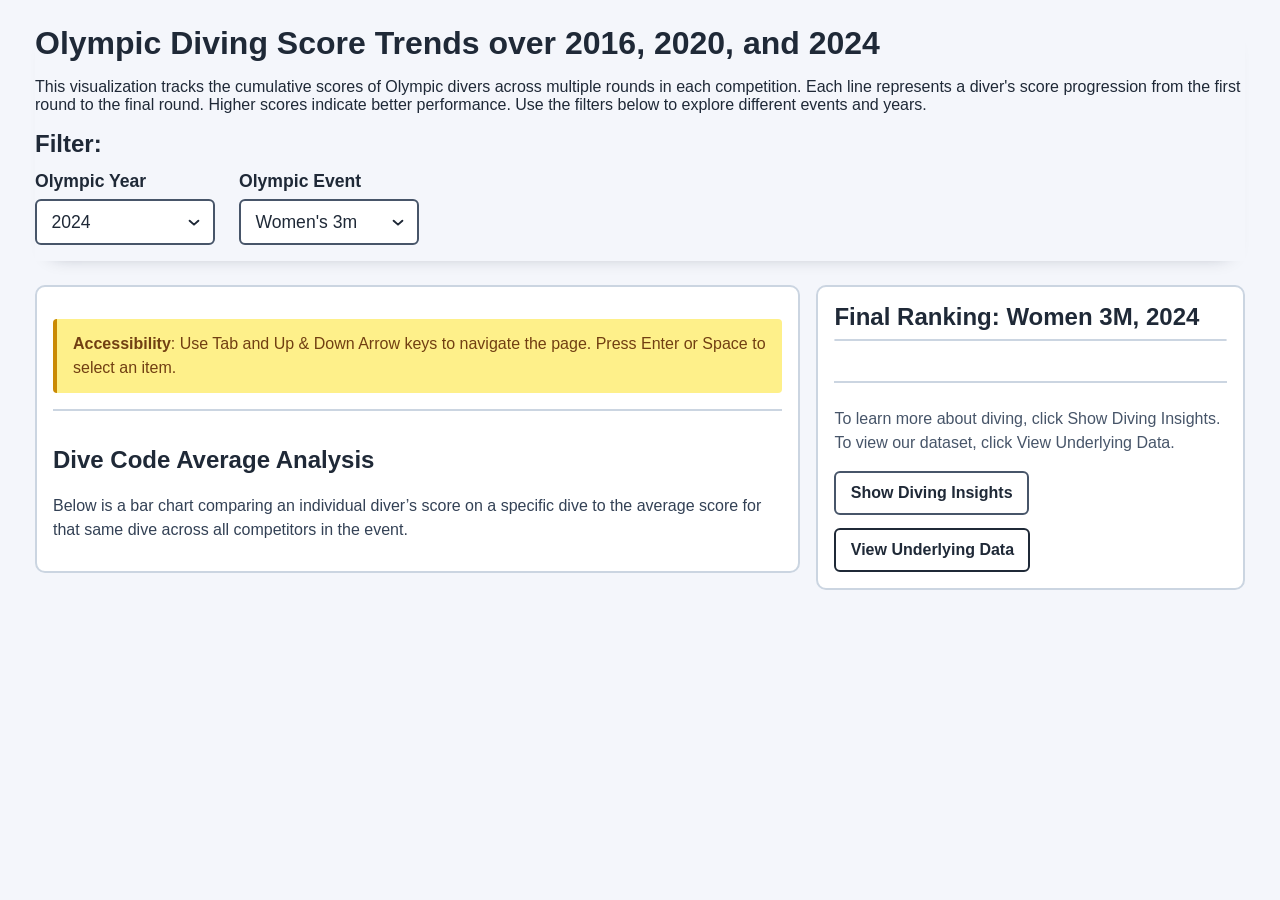
==== index.html @ 182afcdc "Add index, styles, and main" ====
<!DOCTYPE html>
<html lang="en">
  <head>
    <meta charset="UTF-8" />
    <meta name="viewport" content="width=device-width, initial-scale=1.0" />
    <title>Olympic Diving Cumulative Score Progression</title>
    <link rel="stylesheet" href="css/styles.css" />
    <script src="https://d3js.org/d3.v7.min.js"></script>
  </head>
  <body>
    <main class="page">
      <div class="sticky-header">
        <h1>Olympic Diving Score Trends over 2016, 2020, and 2024</h1>

        <section aria-label="Visualization Description" class="intro-section">
          <p>
            This visualization tracks the cumulative scores of Olympic divers across multiple rounds in each competition. 
            Each line represents a diver's score progression from the first round to the final round. Higher scores indicate better performance.
            Use the filters below to explore different events and years.
          </p>
        </section>

        <section class="controls" aria-label="Chart filters">
          <div class="filter-section">
            <h2 class="filter-heading">Filter:</h2>
            <div class="filter-inputs">
              <div class="filter-group">
                <label for="yearFilter">Olympic Year</label>
                <select id="yearFilter" aria-label="Select Olympic year to display">
                  <option value="2016">2016</option>
                  <option value="2020">2020</option>
                  <option value="2024" selected>2024</option>
                </select>
              </div>

              <div class="filter-group">
                <label for="eventFilter">Olympic Event</label>
                <select id="eventFilter" aria-label="Select diving event to display">
                  <option value="women_3m">Women's 3m</option>
                  <option value="men_3m">Men's 3m</option>
                  <option value="women_10m">Women's 10m</option>
                  <option value="men_10m">Men's 10m</option>
                </select>
              </div>
            </div>
          </div>
        </section>

        <section id="helpPanel" class="help-panel" aria-label="How to read this visualization" hidden>
          <h2>Learn More about Diving</h2>
          <p>
            At the Olympics, all dives are scored by a panel of judges. The judges rate the execution of every dive on a scale of 1-10, including half-point margins.

            Individual diving events are scored by a panel of seven judges. Once all seven judges submit their scores for a dive, the highest two scores and lowest two scores are eliminated. The remaining three scores are added together to achieve the execution score, which is multiplied by the dive's degree of difficulty to determine the total score of the dive.

            To learn more about diving refer to the following resources:
            <ul>
              <li><a href="https://www.nbcolympics.com/news/diving-101-olympic-scoring-rules-and-regulations" target="_blank" rel="How Dive Scoring Works">How is diving scored?</a></li>
              <li><a href="https://www.nbcolympics.com/news/diving-101-types-dives" target="_blank" rel="How Dive Scoring Works">What are the different types of Dives?</a></li>
      
          </p>
        </section>
      </div>

      <section class="viz-layout">
        <article class="chart-card">
          <div id="chart" role="region" aria-label="Main performance chart"></div>
          <section class="chart-guide">
            <p class="chart-guide-text"><strong>Accessibility</strong>: Use Tab and Up & Down Arrow keys to navigate the page. Press Enter or Space to select an item.</p>
          </section>
          <section class="mini-chart-wrap" role="region" aria-label="Dive analysis">
            <h2>Dive Code Average Analysis</h2>
            <p class="table-help">Below is a bar chart comparing an individual diver’s score on a specific dive to the average score for that same dive across all competitors in the event.</p>
            <div id="diveCompare"></div>
          </section>
        </article>
        <article class="table-card">
          <h2 id="finalRankingsTitle">Final Ranking: Women 3M, 2024</h2>
          <div id="rankTable"></div>
          
          <section class="action-buttons-section">
            <p class="action-buttons-description">To learn more about diving, click Show Diving Insights. To view our dataset, click View Underlying Data.</p>
            <div class="action-buttons">
              <button id="helpToggle" class="help-toggle" type="button" aria-expanded="false" aria-controls="helpPanel">
                Show Diving Insights
              </button>
              <a href="#" id="viewDataLink" onclick="openDataModal(event)" class="data-link">View Underlying Data</a>
            </div>
          </section>
        </article>
      </section>
    </main>

    <div id="tooltip" class="tooltip hidden" role="status" aria-live="polite" aria-atomic="true"></div>

    <!-- Data Table Modal -->
    <div id="dataModal" class="data-table-modal" role="dialog" aria-modal="true" aria-labelledby="modalTitle">
      <div class="modal-content">
        <button class="modal-close" onclick="closeDataModal()" aria-label="Close data table">×</button>
        <h2 id="modalTitle">Underlying Data</h2>
        <p>Below is a table of the data used in this visualization. Data is organized by athlete, including their scores for each dive round. This table updates dynamically based on the selected filters.</p>
        <div id="modalDataTable"></div>
      </div>
    </div>

    <script src="js/main.js"></script>
  </body>
</html>
---- css/styles.css ----
* {
  box-sizing: border-box;
}

.sr-only {
  position: absolute;
  left: -10000px;
  top: auto;
  width: 1px;
  height: 1px;
  overflow: hidden;
}

body {
  margin: 0;
  font-family: Arial, sans-serif;
  background: #f4f6fb;
  color: #1f2937;
  font-size: 16px;
}

.page {
  max-width: 1250px;
  margin: 0 auto;
  padding: 1.25rem;
}

.sticky-header {
  position: sticky;
  top: 0;
  z-index: 20;
  background: #f4f6fb;
  padding: 0.25rem 0 1rem;
  margin-bottom: 1.5rem;
  box-shadow: 0 10px 18px -18px rgba(15, 23, 42, 0.45);
}

h1 {
  margin: 0 0 1rem;
  font-size: 2rem;
  font-weight: 700;
  line-height: 1.2;
}

h2 {
  font-size: 1.5rem;
  font-weight: 700;
}

h3 {
  font-size: 1.25rem;
  font-weight: 700;
}

.controls {
  display: flex;
  flex-direction: column;
  gap: 1.5rem;
  margin-bottom: 0;
}

.filter-section {
  display: flex;
  flex-direction: column;
  gap: 0.8rem;
}

.filter-heading {
  margin: 0;
  font-size: 1.5rem;
  font-weight: 700;
  color: #1f2937;
}

.filter-description {
  margin: 0;
  font-size: 1rem;
  color: #475569;
  line-height: 1.5;
}

.filter-inputs {
  display: flex;
  align-items: flex-end;
  gap: 1.5rem;
  flex-wrap: wrap;
}

.filter-group {
  display: flex;
  flex-direction: column;
  gap: 0.4rem;
}

.help-toggle {
  padding: 0.5rem 0.9rem;
  border: 2px solid #475569;
  border-radius: 6px;
  background: #fff;
  color: #1f2937;
  font-size: 1rem;
  font-weight: 700;
  min-height: 44px;
  cursor: pointer;
}

.help-toggle:focus {
  outline: 3px solid #3b82f6;
  outline-offset: 2px;
}

.help-toggle:hover {
  background: #f8fafc;
}

.action-buttons-section {
  margin-top: 1.5rem;
  padding-top: 1.5rem;
  border-top: 2px solid #cbd5e1;
}

.action-buttons-description {
  margin: 0 0 1rem;
  font-size: 1rem;
  color: #475569;
  line-height: 1.5;
}

.action-buttons {
  display: flex;
  gap: 0.8rem;
  flex-wrap: wrap;
}

.data-link {
  display: inline-flex;
  align-items: center;
  padding: 0.5rem 0.9rem;
  background: #fff;
  color: #1f2937;
  text-decoration: none;
  border-radius: 6px;
  font-weight: 700;
  font-size: 1rem;
  border: 2px solid #1f2937;
  cursor: pointer;
  min-height: 44px;
  line-height: 1.2;
}

.data-link:hover {
  background: #2563eb;
}

.data-link:focus {
  outline: 3px solid #0284c7;
  outline-offset: 2px;
}

.help-panel {
  margin-top: 1rem;
  padding: 1rem;
  background: #ffffff;
  border: 2px solid #cbd5e1;
  border-radius: 10px;
}

.help-panel h2 {
  margin: 0 0 0.75rem;
}

.help-panel p {
  margin: 0 0 0.9rem;
  line-height: 1.6;
}

.help-panel p:last-child {
  margin-bottom: 0;
}

label {
  font-weight: 700;
  font-size: 1.1rem;
}

select {
  padding: 0.7rem 2.2rem 0.7rem 0.9rem;
  border: 2px solid #475569;
  border-radius: 6px;
  background-color: #fff;
  appearance: none;
  -webkit-appearance: none;
  -moz-appearance: none;
  background-image: url("data:image/svg+xml,%3Csvg xmlns='http://www.w3.org/2000/svg' viewBox='0 0 16 16'%3E%3Cpath d='M3 6.5L8 11l5-4.5' fill='none' stroke='%231f2937' stroke-width='2.2' stroke-linecap='round' stroke-linejoin='round'/%3E%3C/svg%3E");
  background-repeat: no-repeat;
  background-position: right 0.75rem center;
  background-size: 14px 14px;
  font-size: 1.1rem;
  min-height: 44px;
  min-width: 180px;
  cursor: pointer;
  color: #1f2937;
}

select:focus {
  outline: 3px solid #3b82f6;
  outline-offset: 2px;
}

.chart-card {
  background: #fff;
  border: 2px solid #cbd5e1;
  border-radius: 10px;
  padding: 1rem;
}

.viz-layout {
  display: grid;
  grid-template-columns: minmax(0, 2.5fr) minmax(400px, 1.4fr);
  gap: 1rem;
  align-items: start;
}

.table-card {
  background: #fff;
  border: 2px solid #cbd5e1;
  border-radius: 10px;
  padding: 1rem;
  display: flex;
  flex-direction: column;
  height: auto;
  min-height: unset;
}

.table-card h2 {
  margin: 0 0 0.5rem;
  font-size: 1.5rem;
}

.table-help {
  margin: 0 0 0.8rem;
  font-size: 1rem;
  color: #334155;
  line-height: 1.5;
}

.table-instructions {
  background: #dbeafe;
  border-left: 4px solid #0284c7;
  padding: 0.8rem 1rem;
  margin: 0 0 1rem;
  font-size: 1rem;
  color: #0c4a6e;
  border-radius: 4px;
  line-height: 1.5;
}

.chart-instructions {
  background: #dcfce7;
  border-left: 4px solid #16a34a;
  padding: 0.8rem 1rem;
  margin: 0 0 1rem;
  font-size: 1rem;
  color: #166534;
  border-radius: 4px;
  line-height: 1.5;
}

.mini-chart-wrap {
  margin-top: 1rem;
  padding-top: 1rem;
  border-top: 2px solid #cbd5e1;
}

.mini-chart-wrap h3 {
  margin: 0 0 0.5rem;
  font-size: 1.25rem;
}

#diveCompare svg {
  width: 100%;
  height: auto;
  display: block;
}

.mini-placeholder {
  margin: 0.5rem 0 0.3rem;
  font-size: 1rem;
  color: #475569;
  padding: 1rem;
  background: #f1f5f9;
  border-radius: 4px;
}

#rankTable {
  width: 100%;
  overflow-y: auto;
  flex: 1;
  margin-bottom: 1rem;
  border: 1px solid #cbd5e1;
  border-radius: 6px;
}

#rankTable table {
  width: 100%;
  border-collapse: collapse;
  font-size: 1rem;
}

#rankTable th,
#rankTable td {
  text-align: left;
  padding: 0.8rem;
  border-bottom: 1px solid #cbd5e1;
  font-weight: 500;
}

#rankTable th {
  background: #f8fafc;
  font-weight: 700;
  color: #1f2937;
  border-bottom: 2px solid #cbd5e1;
}

#rankTable tbody tr {
  cursor: pointer;
  min-height: 44px;
}

#rankTable tbody tr:hover {
  background: #eff6ff;
  border-left: 4px solid #3b82f6;
}

#rankTable tbody tr:focus {
  outline: 3px solid #3b82f6;
  outline-offset: -2px;
  background: #dbeafe;
}

#rankTable tbody tr.active {
  background: #dbeafe;
  border-left: 4px solid #0284c7;
}

#rankTable .rank-name {
  font-weight: 600;
  color: #1f2937;
}

#chart svg {
  width: 100%;
  height: auto;
  display: block;
}

.chart-guide {
  margin: 1rem 0;
  padding: 0.8rem 1rem;
  background: #fef08a;
  border-left: 4px solid #ca8a04;
  border-radius: 4px;
}

.chart-guide-text {
  margin: 0;
  font-size: 1rem;
  color: #713f12;
  line-height: 1.5;
}

.axis-label {
  font-size: 1rem;
  fill: #1f2937;
  font-weight: 700;
}

.line-path {
  fill: none;
  stroke-width: 2.5;
  opacity: 0.9;
  cursor: pointer;
}

.line-path:hover {
  stroke-width: 4;
  opacity: 1;
}

.line-path.active {
  stroke-width: 4;
  opacity: 1;
}

.line-path.faded {
  opacity: 0.2;
  stroke-width: 2.5;
}

.line-dot {
  stroke: #fff;
  stroke-width: 1.5;
  cursor: pointer;
}

.line-dot:focus {
  stroke: #0284c7;
  stroke-width: 3;
}

.tooltip {
  position: fixed;
  z-index: 10;
  pointer-events: none;
  background: #111827;
  color: #f9fafb;
  border-radius: 8px;
  border: 2px solid #374151;
  padding: 0.8rem;
  font-size: 1rem;
  line-height: 1.5;
  max-width: 300px;
  box-shadow: 0 4px 6px rgba(0, 0, 0, 0.1);
}

.tooltip.hidden {
  display: none;
}

#data-link-section {
  display: flex;
  align-items: center;
}

#data-link-section a {
  display: inline-flex;
  align-items: center;
  padding: 0.5rem 0.9rem;
  background: #1d4ed8;
  color: #fff;
  text-decoration: none;
  border-radius: 6px;
  font-weight: 700;
  font-size: 1rem;
  border: 2px solid #1e40af;
  cursor: pointer;
  min-height: 44px;
  line-height: 1.2;
}

#data-link-section a:hover {
  background: #2563eb;
}

#data-link-section a:focus {
  outline: 3px solid #0284c7;
  outline-offset: 2px;
}

.data-table-modal {
  display: none;
  position: fixed;
  z-index: 100;
  left: 0;
  top: 0;
  width: 100%;
  height: 100%;
  overflow: auto;
  background-color: rgba(0, 0, 0, 0.7);
}

.data-table-modal.show {
  display: block;
}

.modal-content {
  background-color: #fff;
  margin: 2rem auto;
  padding: 2rem;
  border: 2px solid #cbd5e1;
  border-radius: 10px;
  width: 90%;
  max-width: 1000px;
  max-height: 80vh;
  overflow-y: auto;
}

.modal-close {
  color: #475569;
  float: right;
  font-size: 2rem;
  font-weight: bold;
  cursor: pointer;
  border: none;
  background: none;
  padding: 0;
  margin: -1rem -1rem 1rem 0;
}

.modal-close:hover {
  color: #1f2937;
}

.data-table-modal table {
  width: 100%;
  border-collapse: collapse;
  font-size: 1rem;
  margin-top: 1rem;
}

.data-table-modal th {
  background: #f8fafc;
  color: #1f2937;
  font-weight: 700;
  padding: 0.8rem;
  text-align: left;
  border: 1px solid #cbd5e1;
}

.data-table-modal td {
  padding: 0.6rem;
  border: 1px solid #cbd5e1;
}

.data-table-modal tr:hover {
  background: #eff6ff;
}

@media (max-width: 1050px) {
  .viz-layout {
    grid-template-columns: 1fr;
  }
  
  .page {
    padding: 1rem;
  }
}

@media (max-width: 600px) {
  h1 {
    font-size: 1.5rem;
  }
  
  .controls {
    flex-direction: column;
    align-items: stretch;
  }
  
  select {
    width: 100%;
  }
  
  #rankTable table {
    font-size: 1rem;
  }
  
  #rankTable th,
  #rankTable td {
    padding: 0.6rem;
  }
}

/* High contrast mode support */
@media (prefers-contrast: more) {
  body {
    color: #000;
  }
  
  select {
    border-width: 3px;
  }
  
  #rankTable tbody tr:hover,
  #rankTable tbody tr.active {
    border-width: 5px;
  }
}
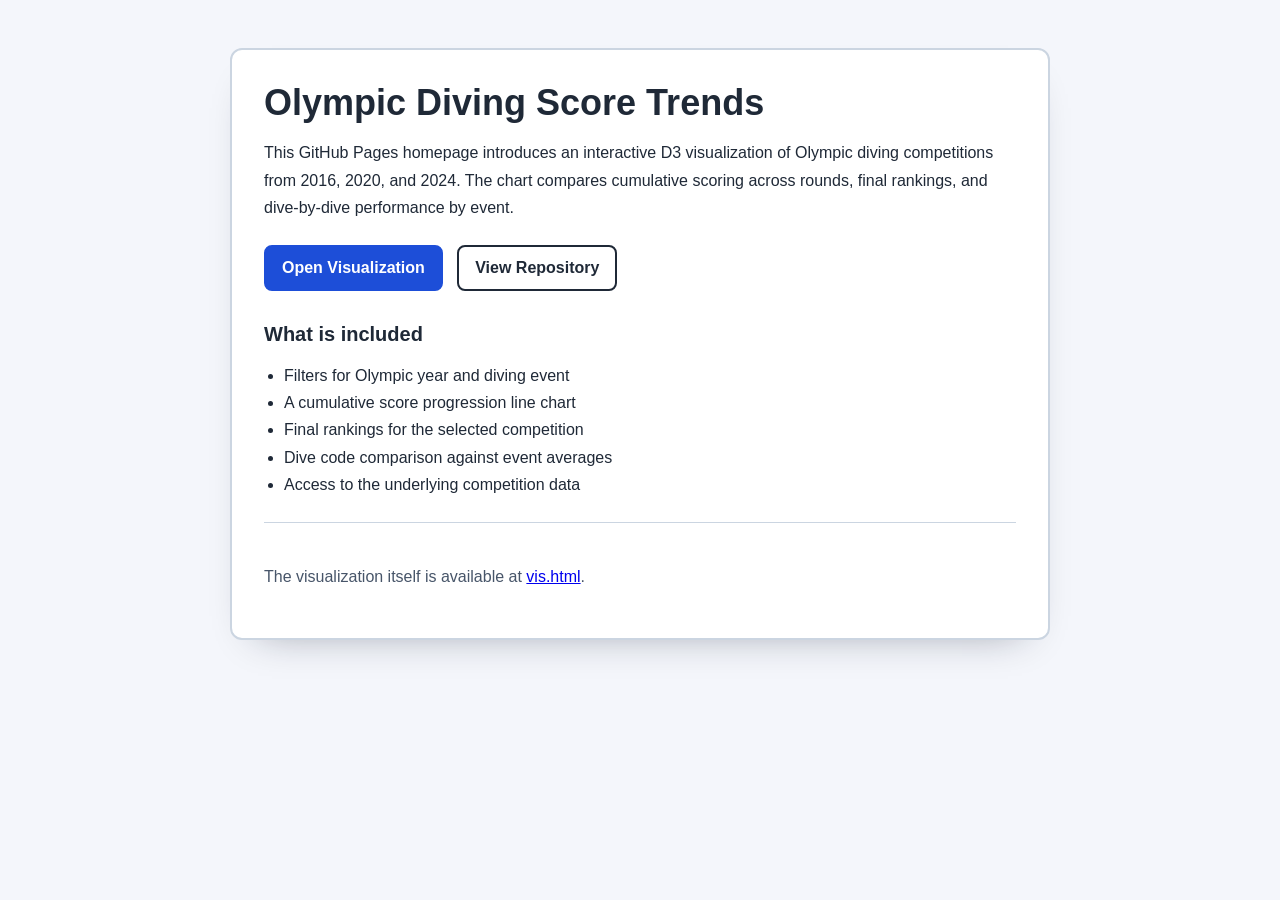
==== commit 1224e8e3: "Add site pages and assets" ====
--- a/index.html
+++ b/index.html
@@ -1,108 +1,124 @@
 <!DOCTYPE html>
 <html lang="en">
-  <head>
-    <meta charset="UTF-8" />
-    <meta name="viewport" content="width=device-width, initial-scale=1.0" />
-    <title>Olympic Diving Cumulative Score Progression</title>
-    <link rel="stylesheet" href="css/styles.css" />
-    <script src="https://d3js.org/d3.v7.min.js"></script>
-  </head>
-  <body>
-    <main class="page">
-      <div class="sticky-header">
-        <h1>Olympic Diving Score Trends over 2016, 2020, and 2024</h1>
+	<head>
+		<meta charset="UTF-8" />
+		<meta name="viewport" content="width=device-width, initial-scale=1.0" />
+		<title>Olympic Diving Score Trends</title>
+		<style>
+			* {
+				box-sizing: border-box;
+			}
 
-        <section aria-label="Visualization Description" class="intro-section">
-          <p>
-            This visualization tracks the cumulative scores of Olympic divers across multiple rounds in each competition. 
-            Each line represents a diver's score progression from the first round to the final round. Higher scores indicate better performance.
-            Use the filters below to explore different events and years.
-          </p>
-        </section>
+			body {
+				margin: 0;
+				font-family: Arial, sans-serif;
+				background: #f4f6fb;
+				color: #1f2937;
+			}
 
-        <section class="controls" aria-label="Chart filters">
-          <div class="filter-section">
-            <h2 class="filter-heading">Filter:</h2>
-            <div class="filter-inputs">
-              <div class="filter-group">
-                <label for="yearFilter">Olympic Year</label>
-                <select id="yearFilter" aria-label="Select Olympic year to display">
-                  <option value="2016">2016</option>
-                  <option value="2020">2020</option>
-                  <option value="2024" selected>2024</option>
-                </select>
-              </div>
+			main {
+				max-width: 860px;
+				margin: 0 auto;
+				padding: 3rem 1.25rem 4rem;
+			}
 
-              <div class="filter-group">
-                <label for="eventFilter">Olympic Event</label>
-                <select id="eventFilter" aria-label="Select diving event to display">
-                  <option value="women_3m">Women's 3m</option>
-                  <option value="men_3m">Men's 3m</option>
-                  <option value="women_10m">Women's 10m</option>
-                  <option value="men_10m">Men's 10m</option>
-                </select>
-              </div>
-            </div>
-          </div>
-        </section>
+			.card {
+				background: #ffffff;
+				border: 2px solid #cbd5e1;
+				border-radius: 12px;
+				padding: 2rem;
+				box-shadow: 0 18px 40px -28px rgba(15, 23, 42, 0.45);
+			}
 
-        <section id="helpPanel" class="help-panel" aria-label="How to read this visualization" hidden>
-          <h2>Learn More about Diving</h2>
-          <p>
-            At the Olympics, all dives are scored by a panel of judges. The judges rate the execution of every dive on a scale of 1-10, including half-point margins.
+			h1 {
+				margin: 0 0 1rem;
+				font-size: 2.25rem;
+				line-height: 1.15;
+			}
 
-            Individual diving events are scored by a panel of seven judges. Once all seven judges submit their scores for a dive, the highest two scores and lowest two scores are eliminated. The remaining three scores are added together to achieve the execution score, which is multiplied by the dive's degree of difficulty to determine the total score of the dive.
+			h2 {
+				margin: 2rem 0 0.75rem;
+				font-size: 1.25rem;
+			}
 
-            To learn more about diving refer to the following resources:
-            <ul>
-              <li><a href="https://www.nbcolympics.com/news/diving-101-olympic-scoring-rules-and-regulations" target="_blank" rel="How Dive Scoring Works">How is diving scored?</a></li>
-              <li><a href="https://www.nbcolympics.com/news/diving-101-types-dives" target="_blank" rel="How Dive Scoring Works">What are the different types of Dives?</a></li>
-      
-          </p>
-        </section>
-      </div>
+			p,
+			li {
+				font-size: 1rem;
+				line-height: 1.7;
+			}
 
-      <section class="viz-layout">
-        <article class="chart-card">
-          <div id="chart" role="region" aria-label="Main performance chart"></div>
-          <section class="chart-guide">
-            <p class="chart-guide-text"><strong>Accessibility</strong>: Use Tab and Up & Down Arrow keys to navigate the page. Press Enter or Space to select an item.</p>
-          </section>
-          <section class="mini-chart-wrap" role="region" aria-label="Dive analysis">
-            <h2>Dive Code Average Analysis</h2>
-            <p class="table-help">Below is a bar chart comparing an individual diver’s score on a specific dive to the average score for that same dive across all competitors in the event.</p>
-            <div id="diveCompare"></div>
-          </section>
-        </article>
-        <article class="table-card">
-          <h2 id="finalRankingsTitle">Final Ranking: Women 3M, 2024</h2>
-          <div id="rankTable"></div>
-          
-          <section class="action-buttons-section">
-            <p class="action-buttons-description">To learn more about diving, click Show Diving Insights. To view our dataset, click View Underlying Data.</p>
-            <div class="action-buttons">
-              <button id="helpToggle" class="help-toggle" type="button" aria-expanded="false" aria-controls="helpPanel">
-                Show Diving Insights
-              </button>
-              <a href="#" id="viewDataLink" onclick="openDataModal(event)" class="data-link">View Underlying Data</a>
-            </div>
-          </section>
-        </article>
-      </section>
-    </main>
+			ul {
+				padding-left: 1.25rem;
+			}
 
-    <div id="tooltip" class="tooltip hidden" role="status" aria-live="polite" aria-atomic="true"></div>
+			.actions {
+				display: flex;
+				gap: 0.9rem;
+				flex-wrap: wrap;
+				margin: 1.5rem 0 0.5rem;
+			}
 
-    <!-- Data Table Modal -->
-    <div id="dataModal" class="data-table-modal" role="dialog" aria-modal="true" aria-labelledby="modalTitle">
-      <div class="modal-content">
-        <button class="modal-close" onclick="closeDataModal()" aria-label="Close data table">×</button>
-        <h2 id="modalTitle">Underlying Data</h2>
-        <p>Below is a table of the data used in this visualization. Data is organized by athlete, including their scores for each dive round. This table updates dynamically based on the selected filters.</p>
-        <div id="modalDataTable"></div>
-      </div>
-    </div>
+			.button-link {
+				display: inline-flex;
+				align-items: center;
+				justify-content: center;
+				min-height: 46px;
+				padding: 0.75rem 1rem;
+				border-radius: 8px;
+				border: 2px solid #1f2937;
+				color: #1f2937;
+				background: #ffffff;
+				font-weight: 700;
+				text-decoration: none;
+			}
 
-    <script src="js/main.js"></script>
-  </body>
+			.button-link.primary {
+				background: #1d4ed8;
+				border-color: #1d4ed8;
+				color: #ffffff;
+			}
+
+			.button-link:focus {
+				outline: 3px solid #93c5fd;
+				outline-offset: 2px;
+			}
+
+			.meta {
+				margin-top: 1.5rem;
+				padding-top: 1.5rem;
+				border-top: 1px solid #cbd5e1;
+				color: #475569;
+			}
+		</style>
+	</head>
+	<body>
+		<main>
+			<section class="card" aria-labelledby="project-title">
+				<h1 id="project-title">Olympic Diving Score Trends</h1>
+				<p>
+					This GitHub Pages homepage introduces an interactive D3 visualization of Olympic diving competitions from 2016, 2020, and 2024. The chart compares cumulative scoring across rounds, final rankings, and dive-by-dive performance by event.
+				</p>
+
+				<div class="actions">
+					<a class="button-link primary" href="vis.html">Open Visualization</a>
+					<a class="button-link" href="https://github.com/hado-gif/hado-gif.github.io">View Repository</a>
+				</div>
+
+				<h2>What is included</h2>
+				<ul>
+					<li>Filters for Olympic year and diving event</li>
+					<li>A cumulative score progression line chart</li>
+					<li>Final rankings for the selected competition</li>
+					<li>Dive code comparison against event averages</li>
+					<li>Access to the underlying competition data</li>
+				</ul>
+
+				<div class="meta">
+					<p>
+						The visualization itself is available at <a href="vis.html">vis.html</a>.
+					</p>
+				</div>
+			</section>
+		</main>
+	</body>
 </html>
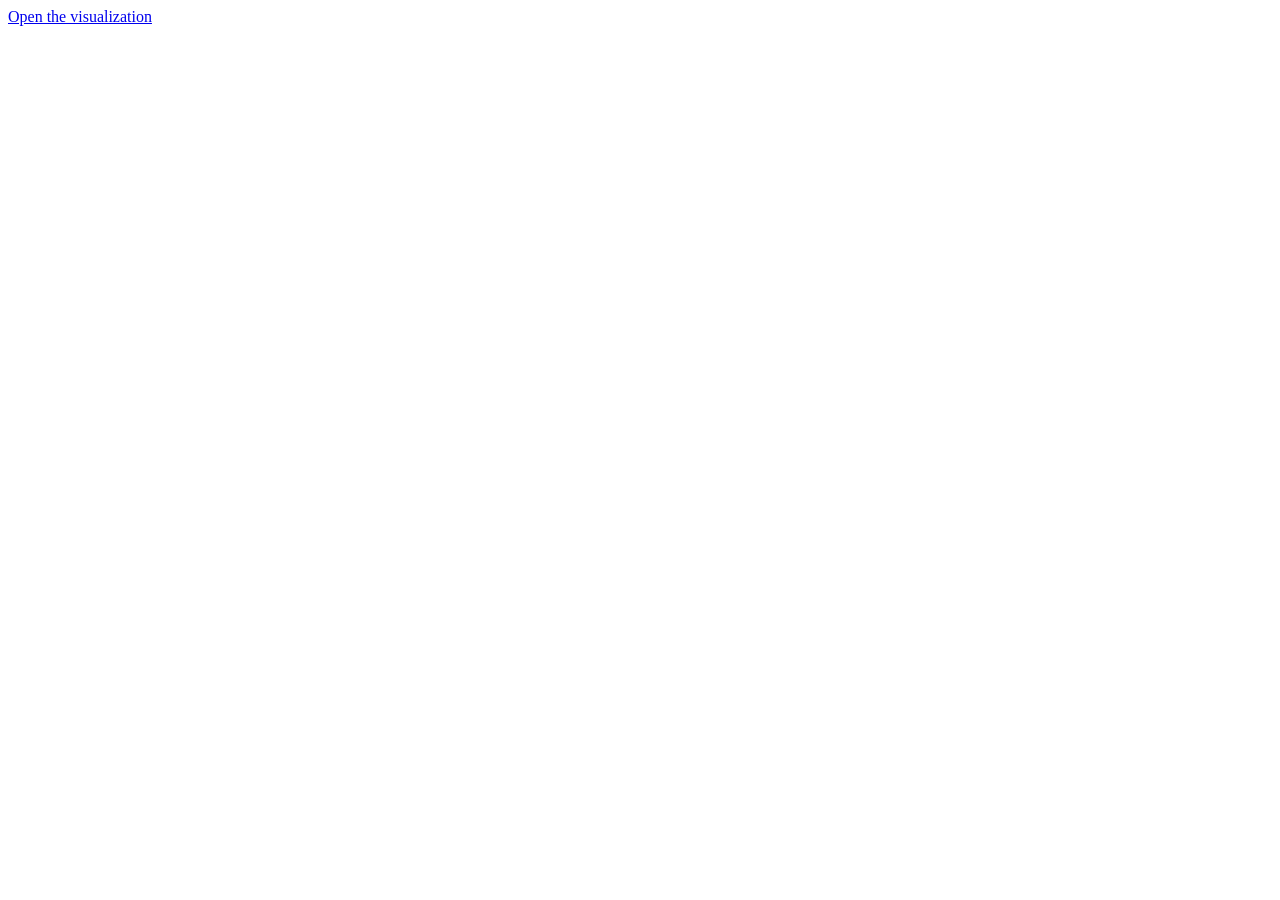
==== commit 301d78e7: "Simplify index link page" ====
--- a/index.html
+++ b/index.html
@@ -3,122 +3,9 @@
 	<head>
 		<meta charset="UTF-8" />
 		<meta name="viewport" content="width=device-width, initial-scale=1.0" />
-		<title>Olympic Diving Score Trends</title>
-		<style>
-			* {
-				box-sizing: border-box;
-			}
-
-			body {
-				margin: 0;
-				font-family: Arial, sans-serif;
-				background: #f4f6fb;
-				color: #1f2937;
-			}
-
-			main {
-				max-width: 860px;
-				margin: 0 auto;
-				padding: 3rem 1.25rem 4rem;
-			}
-
-			.card {
-				background: #ffffff;
-				border: 2px solid #cbd5e1;
-				border-radius: 12px;
-				padding: 2rem;
-				box-shadow: 0 18px 40px -28px rgba(15, 23, 42, 0.45);
-			}
-
-			h1 {
-				margin: 0 0 1rem;
-				font-size: 2.25rem;
-				line-height: 1.15;
-			}
-
-			h2 {
-				margin: 2rem 0 0.75rem;
-				font-size: 1.25rem;
-			}
-
-			p,
-			li {
-				font-size: 1rem;
-				line-height: 1.7;
-			}
-
-			ul {
-				padding-left: 1.25rem;
-			}
-
-			.actions {
-				display: flex;
-				gap: 0.9rem;
-				flex-wrap: wrap;
-				margin: 1.5rem 0 0.5rem;
-			}
-
-			.button-link {
-				display: inline-flex;
-				align-items: center;
-				justify-content: center;
-				min-height: 46px;
-				padding: 0.75rem 1rem;
-				border-radius: 8px;
-				border: 2px solid #1f2937;
-				color: #1f2937;
-				background: #ffffff;
-				font-weight: 700;
-				text-decoration: none;
-			}
-
-			.button-link.primary {
-				background: #1d4ed8;
-				border-color: #1d4ed8;
-				color: #ffffff;
-			}
-
-			.button-link:focus {
-				outline: 3px solid #93c5fd;
-				outline-offset: 2px;
-			}
-
-			.meta {
-				margin-top: 1.5rem;
-				padding-top: 1.5rem;
-				border-top: 1px solid #cbd5e1;
-				color: #475569;
-			}
-		</style>
+		<title>Visualization Link</title>
 	</head>
 	<body>
-		<main>
-			<section class="card" aria-labelledby="project-title">
-				<h1 id="project-title">Olympic Diving Score Trends</h1>
-				<p>
-					This GitHub Pages homepage introduces an interactive D3 visualization of Olympic diving competitions from 2016, 2020, and 2024. The chart compares cumulative scoring across rounds, final rankings, and dive-by-dive performance by event.
-				</p>
-
-				<div class="actions">
-					<a class="button-link primary" href="vis.html">Open Visualization</a>
-					<a class="button-link" href="https://github.com/hado-gif/hado-gif.github.io">View Repository</a>
-				</div>
-
-				<h2>What is included</h2>
-				<ul>
-					<li>Filters for Olympic year and diving event</li>
-					<li>A cumulative score progression line chart</li>
-					<li>Final rankings for the selected competition</li>
-					<li>Dive code comparison against event averages</li>
-					<li>Access to the underlying competition data</li>
-				</ul>
-
-				<div class="meta">
-					<p>
-						The visualization itself is available at <a href="vis.html">vis.html</a>.
-					</p>
-				</div>
-			</section>
-		</main>
+		<a href="vis.html">Open the visualization</a>
 	</body>
 </html>
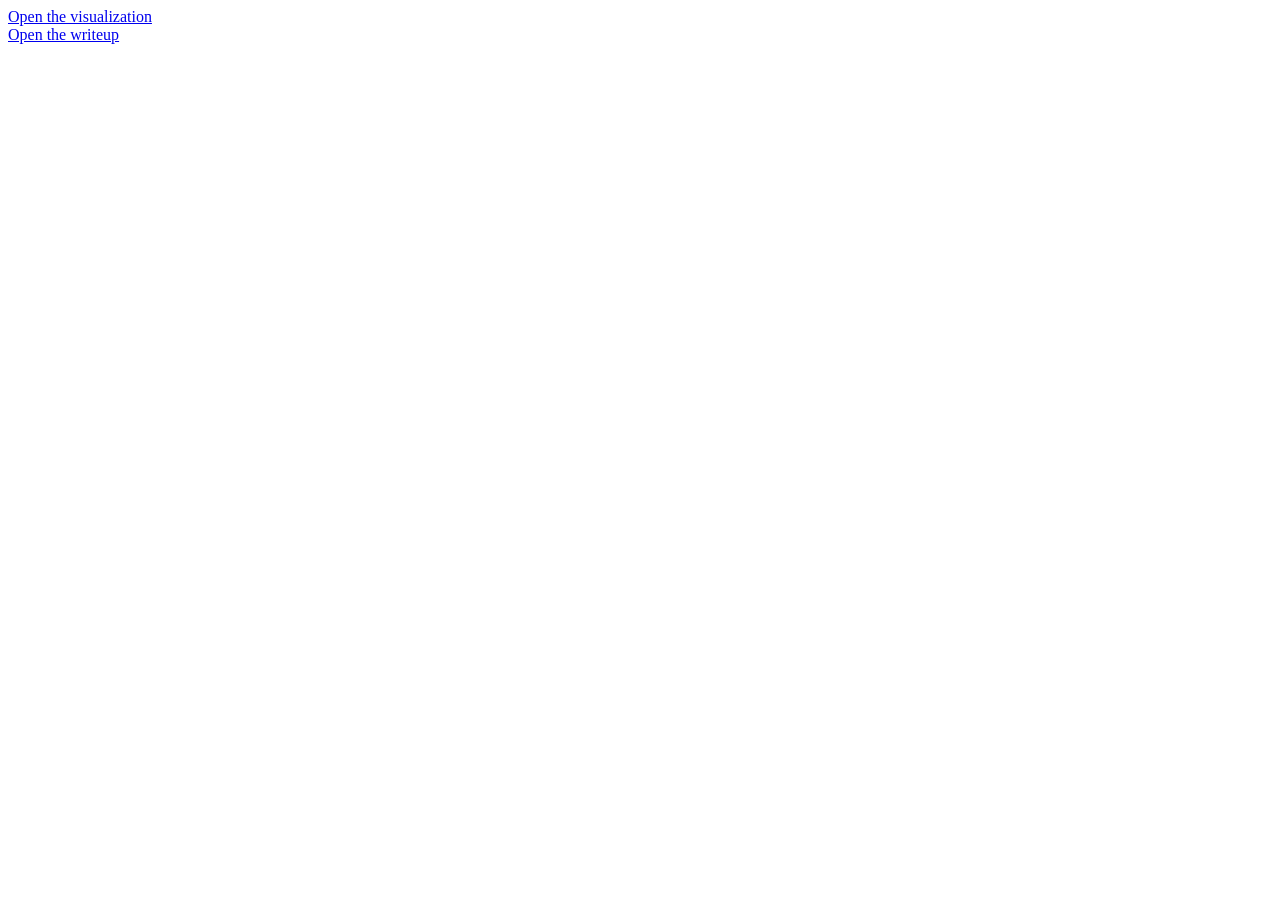
==== commit fee3ce10: "Add writeup PDF to site" ====
--- a/index.html
+++ b/index.html
@@ -7,5 +7,7 @@
 	</head>
 	<body>
 		<a href="vis.html">Open the visualization</a>
+		<br />
+		<a href="writeup.pdf">Open the writeup</a>
 	</body>
 </html>
